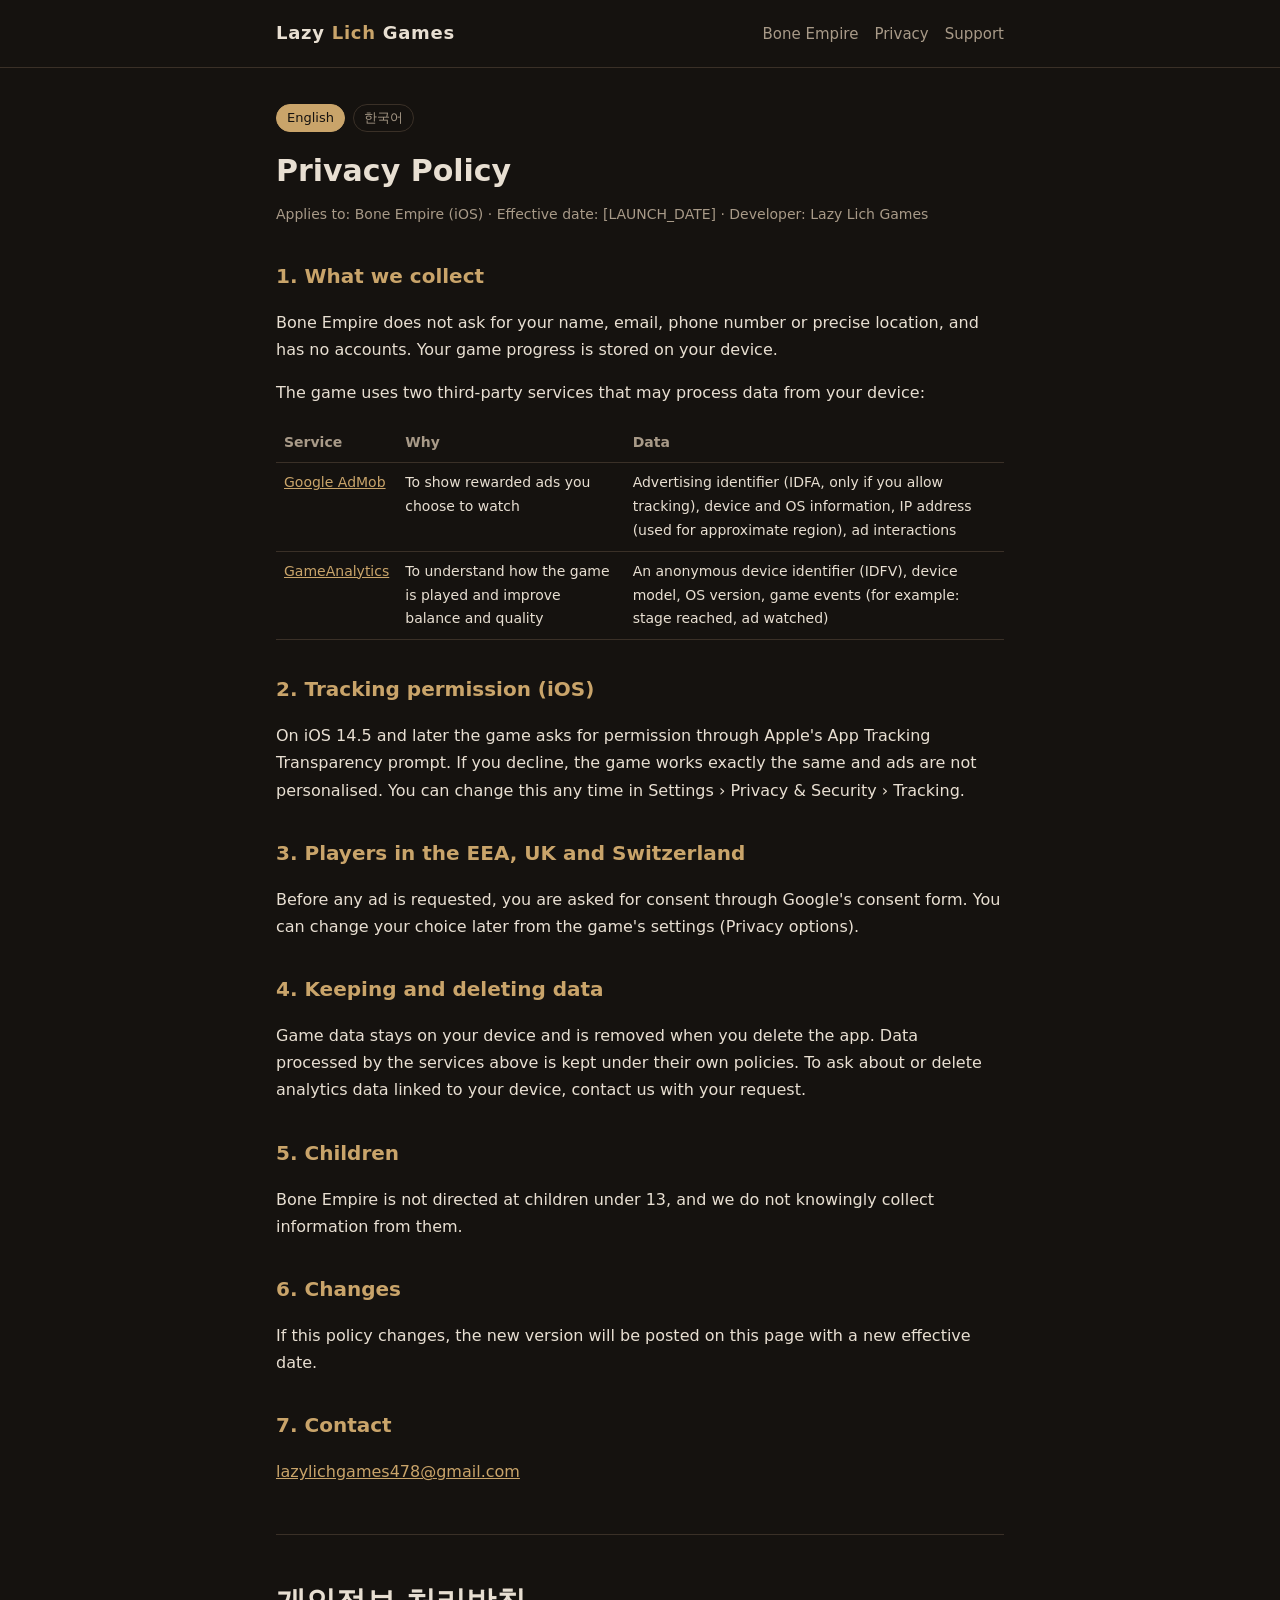
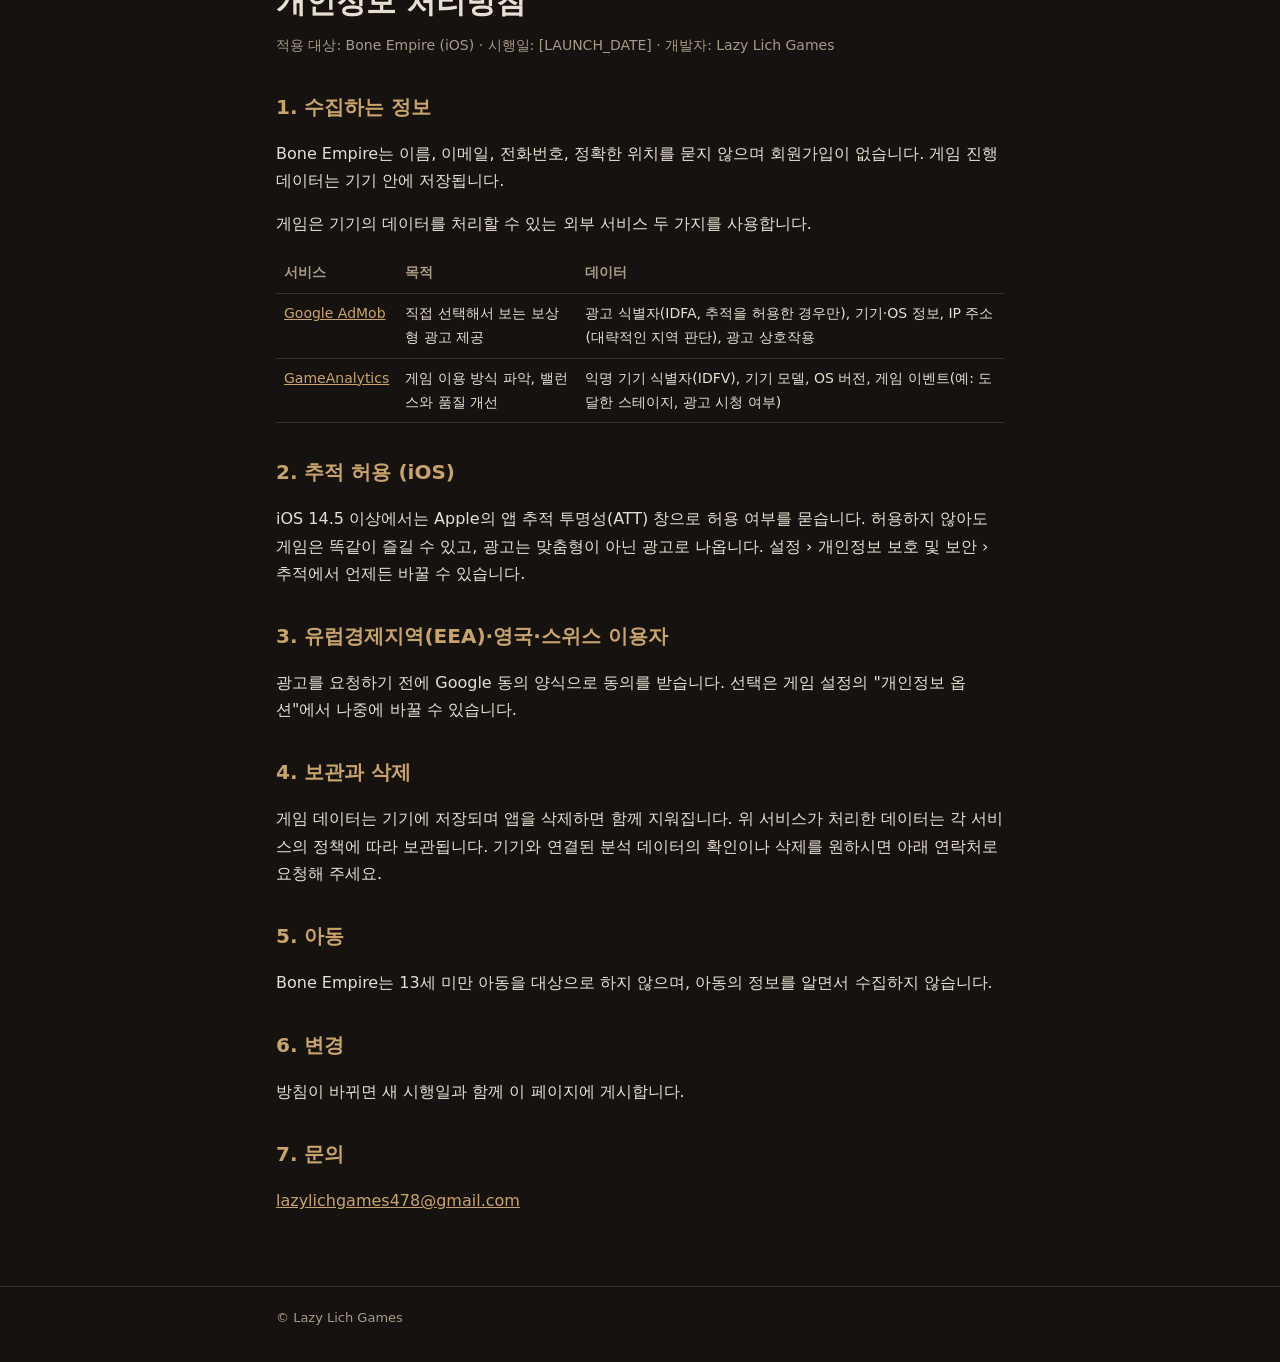
==== privacy/index.html @ f47b50a6 "Lazy Lich Games site: home, Bone Empire, privacy, support, app-ads.txt" ====
<!doctype html>
<html lang="en">
<head>
<meta charset="utf-8">
<meta name="viewport" content="width=device-width, initial-scale=1">
<title>Privacy Policy · Lazy Lich Games</title>
<meta name="description" content="Privacy policy for Bone Empire and other games by Lazy Lich Games.">
<link rel="stylesheet" href="../style.css">
</head>
<body>
<header class="site"><div class="wrap">
  <a class="brand" href="../">Lazy <span>Lich</span> Games</a>
  <nav><a href="../bone-empire/">Bone Empire</a><a href="../privacy/">Privacy</a><a href="../support/">Support</a></nav>
</div></header>

<main><div class="wrap">
<div class="lang"><a href="#en" class="on">English</a><a href="#ko">한국어</a></div>

<section id="en">
<h1>Privacy Policy</h1>
<p class="muted">Applies to: Bone Empire (iOS) · Effective date: [LAUNCH_DATE] · Developer: Lazy Lich Games</p>

<h2>1. What we collect</h2>
<p>Bone Empire does not ask for your name, email, phone number or precise location, and has no accounts. Your game progress is stored on your device.</p>
<p>The game uses two third-party services that may process data from your device:</p>
<div class="table-scroll"><table>
<tr><th>Service</th><th>Why</th><th>Data</th></tr>
<tr><td><a href="https://policies.google.com/privacy">Google AdMob</a></td><td>To show rewarded ads you choose to watch</td><td>Advertising identifier (IDFA, only if you allow tracking), device and OS information, IP address (used for approximate region), ad interactions</td></tr>
<tr><td><a href="https://gameanalytics.com/privacy/">GameAnalytics</a></td><td>To understand how the game is played and improve balance and quality</td><td>An anonymous device identifier (IDFV), device model, OS version, game events (for example: stage reached, ad watched)</td></tr>
</table></div>

<h2>2. Tracking permission (iOS)</h2>
<p>On iOS 14.5 and later the game asks for permission through Apple's App Tracking Transparency prompt. If you decline, the game works exactly the same and ads are not personalised. You can change this any time in Settings › Privacy &amp; Security › Tracking.</p>

<h2>3. Players in the EEA, UK and Switzerland</h2>
<p>Before any ad is requested, you are asked for consent through Google's consent form. You can change your choice later from the game's settings (Privacy options).</p>

<h2>4. Keeping and deleting data</h2>
<p>Game data stays on your device and is removed when you delete the app. Data processed by the services above is kept under their own policies. To ask about or delete analytics data linked to your device, contact us with your request.</p>

<h2>5. Children</h2>
<p>Bone Empire is not directed at children under 13, and we do not knowingly collect information from them.</p>

<h2>6. Changes</h2>
<p>If this policy changes, the new version will be posted on this page with a new effective date.</p>

<h2>7. Contact</h2>
<p><a href="mailto:lazylichgames478@gmail.com">lazylichgames478@gmail.com</a></p>
</section>

<hr style="border:none;border-top:1px solid var(--line);margin:48px 0">

<section id="ko" lang="ko">
<h1>개인정보 처리방침</h1>
<p class="muted">적용 대상: Bone Empire (iOS) · 시행일: [LAUNCH_DATE] · 개발자: Lazy Lich Games</p>

<h2>1. 수집하는 정보</h2>
<p>Bone Empire는 이름, 이메일, 전화번호, 정확한 위치를 묻지 않으며 회원가입이 없습니다. 게임 진행 데이터는 기기 안에 저장됩니다.</p>
<p>게임은 기기의 데이터를 처리할 수 있는 외부 서비스 두 가지를 사용합니다.</p>
<div class="table-scroll"><table>
<tr><th>서비스</th><th>목적</th><th>데이터</th></tr>
<tr><td><a href="https://policies.google.com/privacy">Google AdMob</a></td><td>직접 선택해서 보는 보상형 광고 제공</td><td>광고 식별자(IDFA, 추적을 허용한 경우만), 기기·OS 정보, IP 주소(대략적인 지역 판단), 광고 상호작용</td></tr>
<tr><td><a href="https://gameanalytics.com/privacy/">GameAnalytics</a></td><td>게임 이용 방식 파악, 밸런스와 품질 개선</td><td>익명 기기 식별자(IDFV), 기기 모델, OS 버전, 게임 이벤트(예: 도달한 스테이지, 광고 시청 여부)</td></tr>
</table></div>

<h2>2. 추적 허용 (iOS)</h2>
<p>iOS 14.5 이상에서는 Apple의 앱 추적 투명성(ATT) 창으로 허용 여부를 묻습니다. 허용하지 않아도 게임은 똑같이 즐길 수 있고, 광고는 맞춤형이 아닌 광고로 나옵니다. 설정 › 개인정보 보호 및 보안 › 추적에서 언제든 바꿀 수 있습니다.</p>

<h2>3. 유럽경제지역(EEA)·영국·스위스 이용자</h2>
<p>광고를 요청하기 전에 Google 동의 양식으로 동의를 받습니다. 선택은 게임 설정의 "개인정보 옵션"에서 나중에 바꿀 수 있습니다.</p>

<h2>4. 보관과 삭제</h2>
<p>게임 데이터는 기기에 저장되며 앱을 삭제하면 함께 지워집니다. 위 서비스가 처리한 데이터는 각 서비스의 정책에 따라 보관됩니다. 기기와 연결된 분석 데이터의 확인이나 삭제를 원하시면 아래 연락처로 요청해 주세요.</p>

<h2>5. 아동</h2>
<p>Bone Empire는 13세 미만 아동을 대상으로 하지 않으며, 아동의 정보를 알면서 수집하지 않습니다.</p>

<h2>6. 변경</h2>
<p>방침이 바뀌면 새 시행일과 함께 이 페이지에 게시합니다.</p>

<h2>7. 문의</h2>
<p><a href="mailto:lazylichgames478@gmail.com">lazylichgames478@gmail.com</a></p>
</section>
</div></main>

<footer><div class="wrap">© Lazy Lich Games</div></footer>
</body>
</html>
---- style.css ----
:root {
  --bg: #15120f;
  --panel: #1f1a15;
  --line: #3a3027;
  --text: #e8dfd2;
  --muted: #a89a88;
  --accent: #c9a46a;
  --soul: #7fd3c4;
}
* { box-sizing: border-box; }
html { -webkit-text-size-adjust: 100%; }
body {
  margin: 0;
  background: var(--bg);
  color: var(--text);
  font: 16px/1.7 "Noto Sans KR", "Noto Sans", system-ui, -apple-system, "Segoe UI", sans-serif;
}
a { color: var(--accent); }
a:hover { color: var(--soul); }
.wrap { max-width: 760px; margin: 0 auto; padding: 0 16px; }
header.site {
  border-bottom: 1px solid var(--line);
  padding: 18px 0;
}
header.site .wrap { display: flex; align-items: center; justify-content: space-between; gap: 12px; flex-wrap: wrap; }
.brand { font-weight: 700; letter-spacing: .04em; color: var(--text); text-decoration: none; font-size: 18px; }
.brand span { color: var(--accent); }
nav a { margin-left: 16px; text-decoration: none; color: var(--muted); font-size: 15px; }
nav a:first-child { margin-left: 0; }
nav a:hover { color: var(--text); }
main { padding: 36px 0 56px; }
h1 { font-size: 30px; line-height: 1.25; margin: 0 0 8px; }
h2 { font-size: 20px; margin: 32px 0 8px; color: var(--accent); }
p, li { color: var(--text); }
.muted { color: var(--muted); font-size: 14px; }
.card {
  background: var(--panel);
  border: 1px solid var(--line);
  border-radius: 12px;
  padding: 20px;
  margin: 20px 0;
}
.game { display: flex; gap: 18px; align-items: center; }
.game img { width: 96px; height: 96px; border-radius: 22px; flex: none; }
.game h2 { margin: 0 0 4px; }
.shots { display: grid; grid-template-columns: repeat(auto-fill, minmax(200px, 1fr)); gap: 10px; margin-top: 16px; }
.shots img { width: 100%; border-radius: 8px; border: 1px solid var(--line); display: block; }
.lang { display: flex; gap: 8px; flex-wrap: wrap; margin: 0 0 20px; }
.lang a {
  font-size: 13px; text-decoration: none; color: var(--muted);
  border: 1px solid var(--line); border-radius: 999px; padding: 2px 10px;
}
.lang a.on { color: var(--bg); background: var(--accent); border-color: var(--accent); }
table { border-collapse: collapse; width: 100%; font-size: 14px; }
th, td { text-align: left; padding: 8px; border-bottom: 1px solid var(--line); vertical-align: top; }
th { color: var(--muted); font-weight: 600; }
.table-scroll { overflow-x: auto; }
footer { border-top: 1px solid var(--line); padding: 20px 0 32px; color: var(--muted); font-size: 13px; }
@media (max-width: 520px) {
  h1 { font-size: 24px; }
  .game { flex-direction: column; align-items: flex-start; }
  nav a { margin-left: 12px; }
}
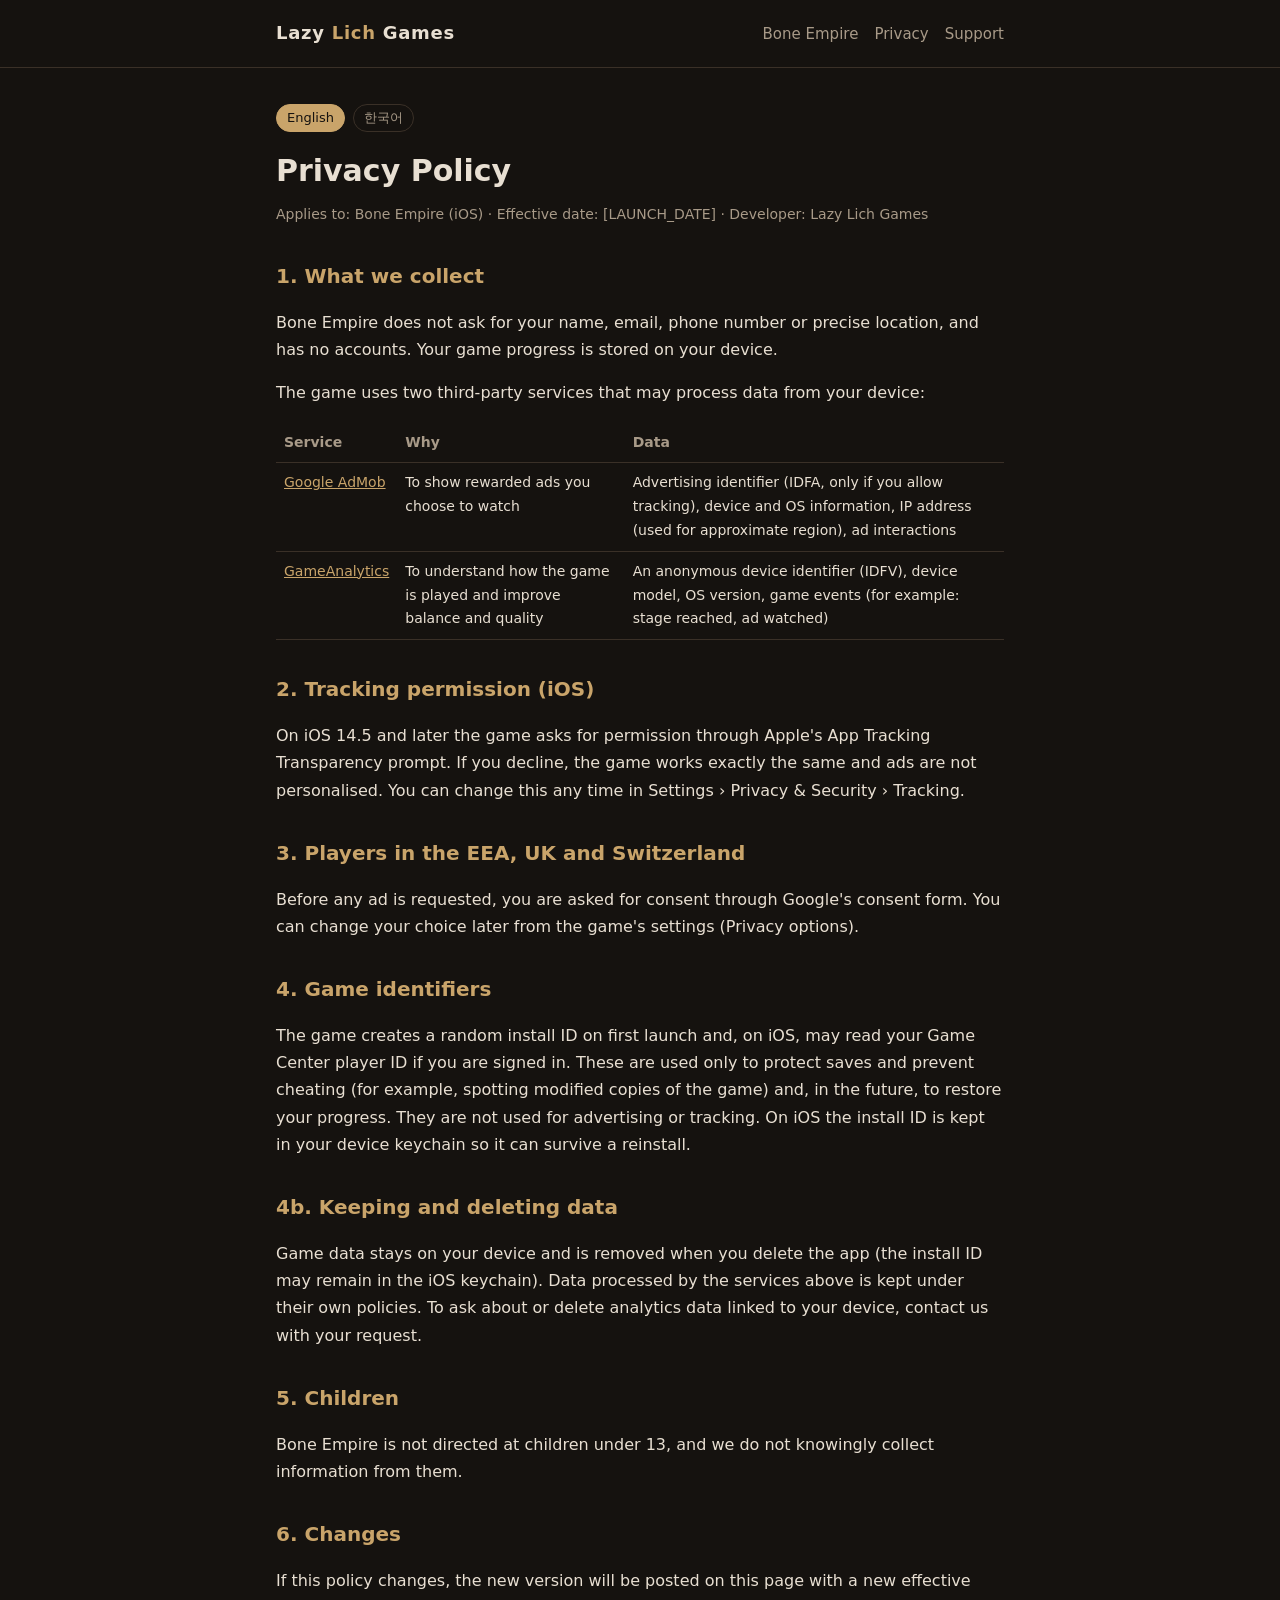
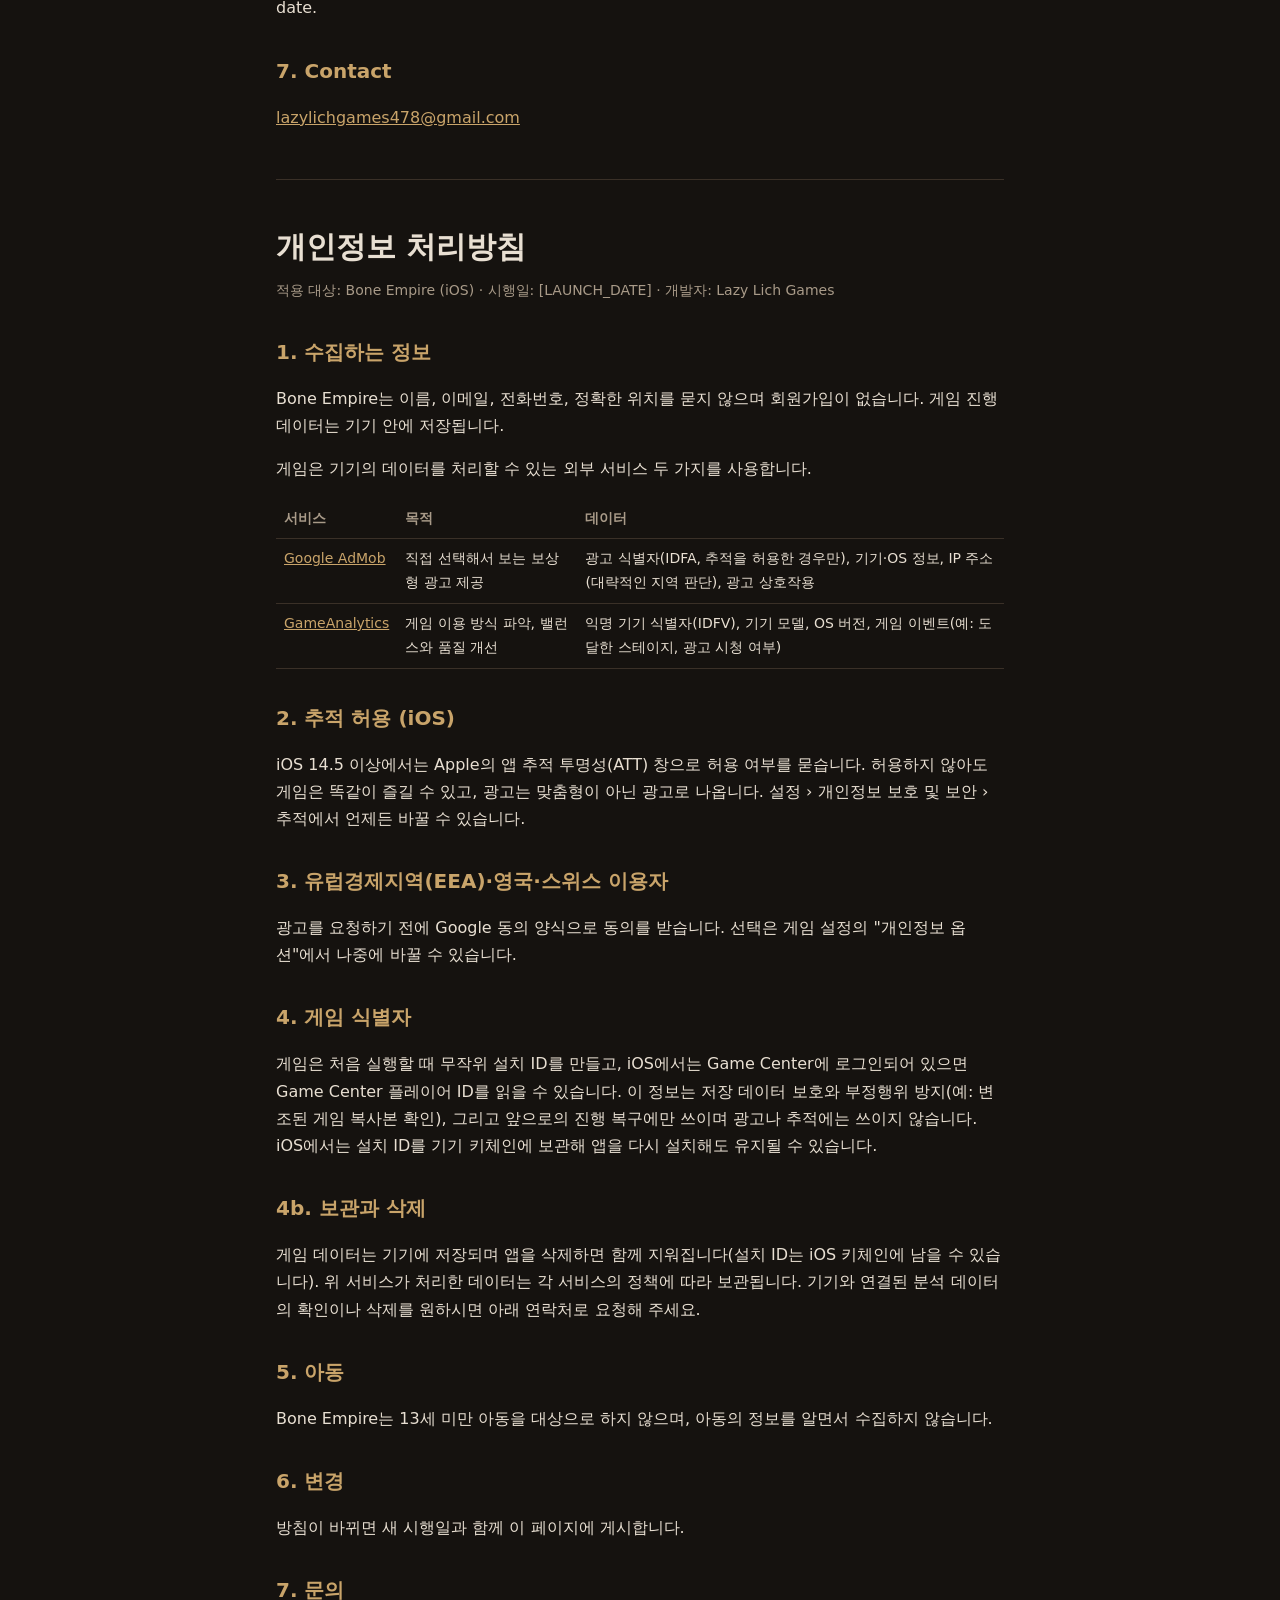
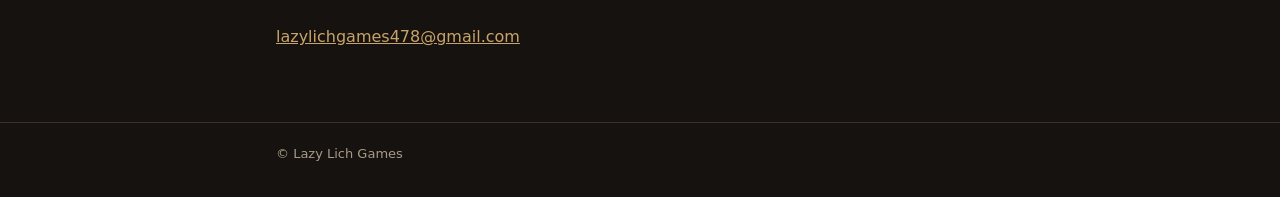
==== commit 3ea599e1: "Privacy: game identifiers (install ID, Game Center ID) for save protection and anti-cheat" ====
--- a/privacy/index.html
+++ b/privacy/index.html
@@ -35,8 +35,11 @@
 <h2>3. Players in the EEA, UK and Switzerland</h2>
 <p>Before any ad is requested, you are asked for consent through Google's consent form. You can change your choice later from the game's settings (Privacy options).</p>
 
-<h2>4. Keeping and deleting data</h2>
-<p>Game data stays on your device and is removed when you delete the app. Data processed by the services above is kept under their own policies. To ask about or delete analytics data linked to your device, contact us with your request.</p>
+<h2>4. Game identifiers</h2>
+<p>The game creates a random install ID on first launch and, on iOS, may read your Game Center player ID if you are signed in. These are used only to protect saves and prevent cheating (for example, spotting modified copies of the game) and, in the future, to restore your progress. They are not used for advertising or tracking. On iOS the install ID is kept in your device keychain so it can survive a reinstall.</p>
+
+<h2>4b. Keeping and deleting data</h2>
+<p>Game data stays on your device and is removed when you delete the app (the install ID may remain in the iOS keychain). Data processed by the services above is kept under their own policies. To ask about or delete analytics data linked to your device, contact us with your request.</p>
 
 <h2>5. Children</h2>
 <p>Bone Empire is not directed at children under 13, and we do not knowingly collect information from them.</p>
@@ -69,8 +72,11 @@
 <h2>3. 유럽경제지역(EEA)·영국·스위스 이용자</h2>
 <p>광고를 요청하기 전에 Google 동의 양식으로 동의를 받습니다. 선택은 게임 설정의 "개인정보 옵션"에서 나중에 바꿀 수 있습니다.</p>
 
-<h2>4. 보관과 삭제</h2>
-<p>게임 데이터는 기기에 저장되며 앱을 삭제하면 함께 지워집니다. 위 서비스가 처리한 데이터는 각 서비스의 정책에 따라 보관됩니다. 기기와 연결된 분석 데이터의 확인이나 삭제를 원하시면 아래 연락처로 요청해 주세요.</p>
+<h2>4. 게임 식별자</h2>
+<p>게임은 처음 실행할 때 무작위 설치 ID를 만들고, iOS에서는 Game Center에 로그인되어 있으면 Game Center 플레이어 ID를 읽을 수 있습니다. 이 정보는 저장 데이터 보호와 부정행위 방지(예: 변조된 게임 복사본 확인), 그리고 앞으로의 진행 복구에만 쓰이며 광고나 추적에는 쓰이지 않습니다. iOS에서는 설치 ID를 기기 키체인에 보관해 앱을 다시 설치해도 유지될 수 있습니다.</p>
+
+<h2>4b. 보관과 삭제</h2>
+<p>게임 데이터는 기기에 저장되며 앱을 삭제하면 함께 지워집니다(설치 ID는 iOS 키체인에 남을 수 있습니다). 위 서비스가 처리한 데이터는 각 서비스의 정책에 따라 보관됩니다. 기기와 연결된 분석 데이터의 확인이나 삭제를 원하시면 아래 연락처로 요청해 주세요.</p>
 
 <h2>5. 아동</h2>
 <p>Bone Empire는 13세 미만 아동을 대상으로 하지 않으며, 아동의 정보를 알면서 수집하지 않습니다.</p>
--- a/style.css
+++ b/style.css
@@ -43,7 +43,7 @@
 .game { display: flex; gap: 18px; align-items: center; }
 .game img { width: 96px; height: 96px; border-radius: 22px; flex: none; }
 .game h2 { margin: 0 0 4px; }
-.shots { display: grid; grid-template-columns: repeat(auto-fill, minmax(200px, 1fr)); gap: 10px; margin-top: 16px; }
+.shots { display: grid; grid-template-columns: repeat(auto-fill, minmax(160px, 1fr)); gap: 10px; margin-top: 16px; }
 .shots img { width: 100%; border-radius: 8px; border: 1px solid var(--line); display: block; }
 .lang { display: flex; gap: 8px; flex-wrap: wrap; margin: 0 0 20px; }
 .lang a {
